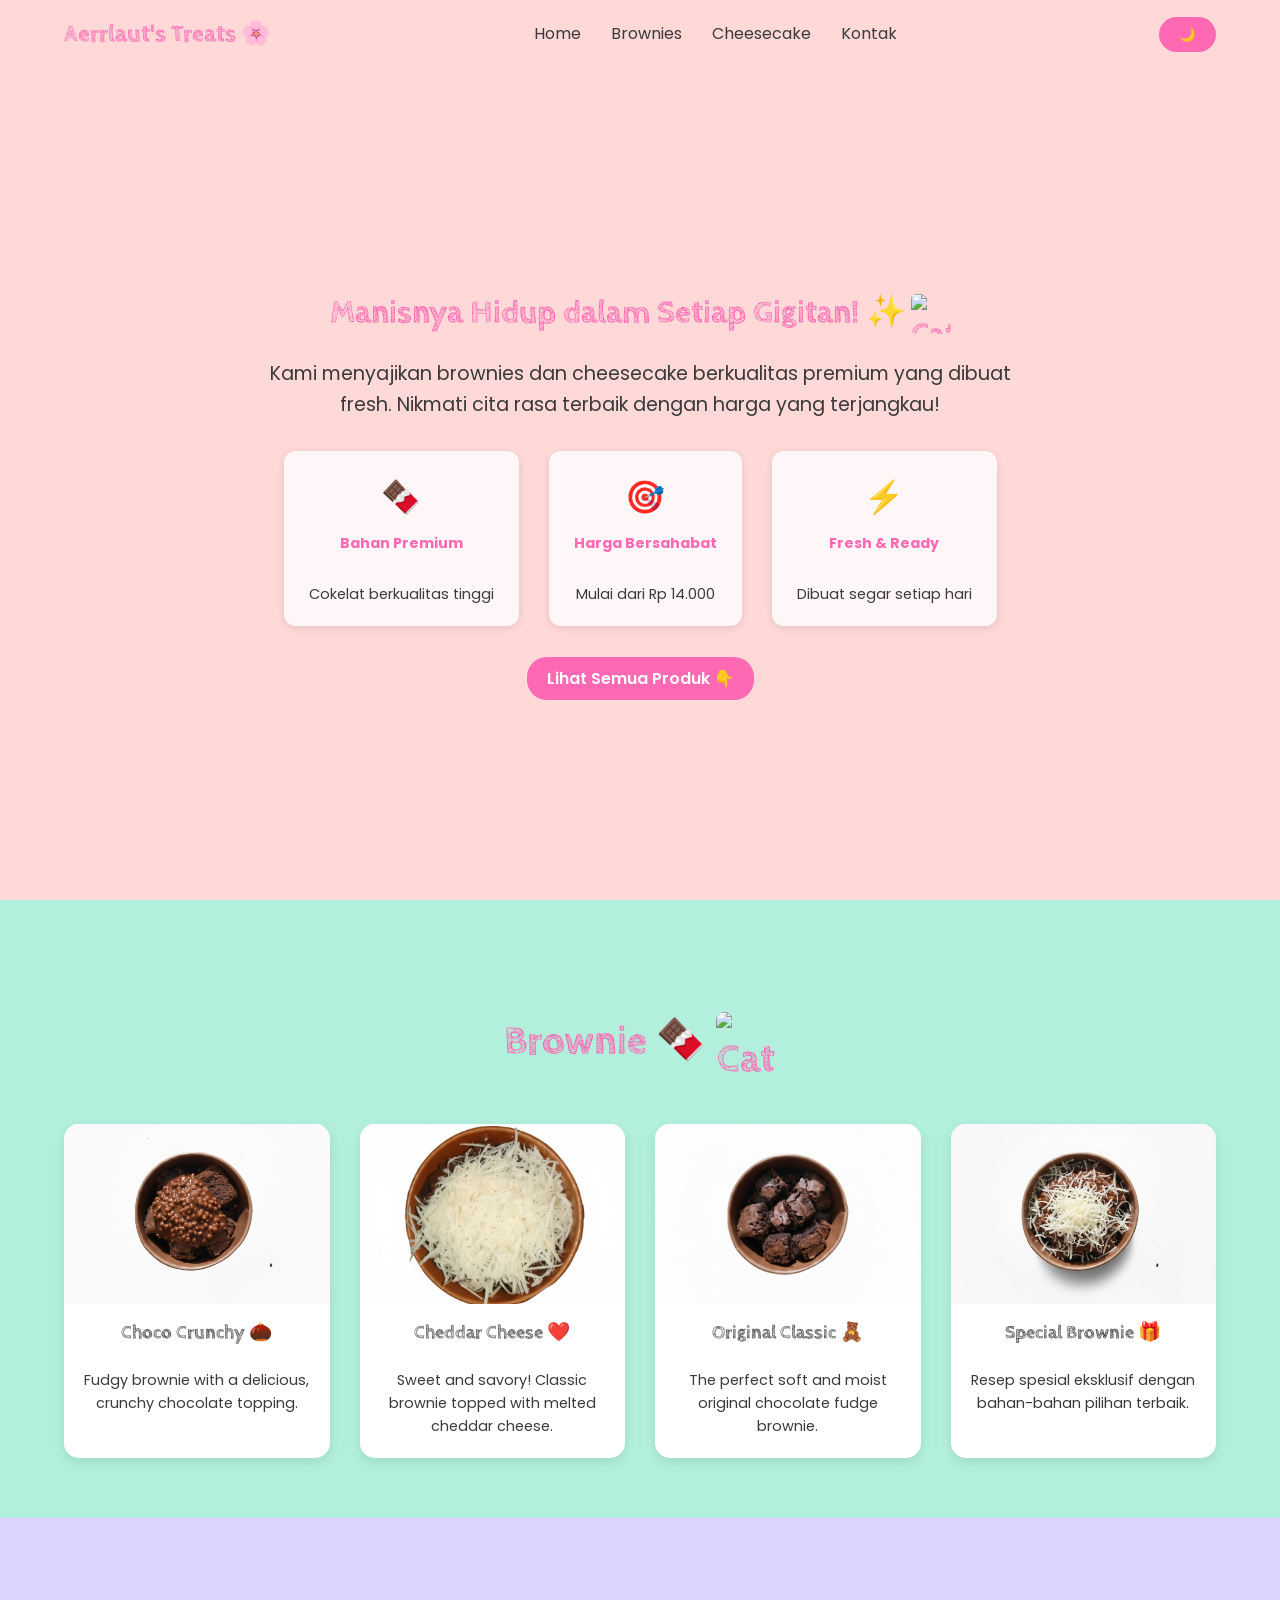
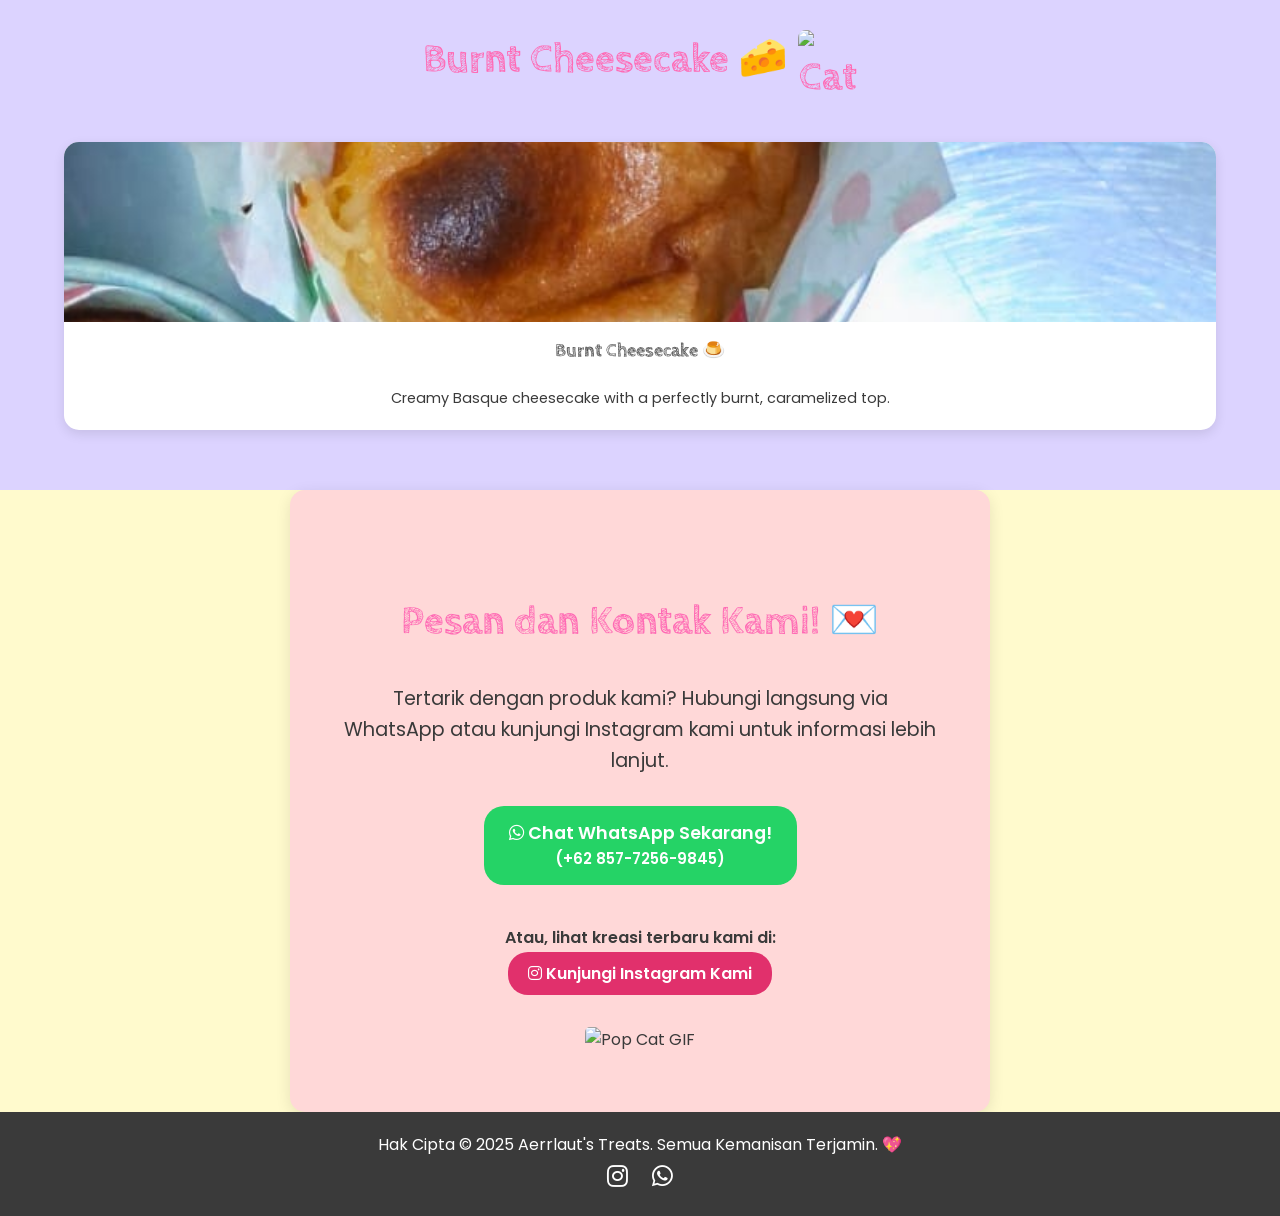
==== MAIN WEB/index.html @ 6759eaa1 "GANTI NAMA FILE" ====
<!DOCTYPE html>
<html lang="id">
<head>
    <meta charset="UTF-8">
    <meta name="viewport" content="width=device-width, initial-scale=1.0">
    <title>🍰 Aerrlaut's Treats 🌸 </title>
    <link href="https://fonts.googleapis.com/css2?family=Cabin+Sketch:wght@400;700&family=Poppins:wght@300;400;600;700&display=swap" rel="stylesheet">
    <link rel="stylesheet" href="https://cdnjs.cloudflare.com/ajax/libs/font-awesome/6.5.2/css/all.min.css">
    <link rel="stylesheet" href="style.css">
    <style>
        /* CSS tambahan untuk tampilan COMING SOON */
        .coming-soon-card {
            display: flex;
            flex-direction: column;
            justify-content: center;
            align-items: center;
            background-color: var(--color-surface);
            border-radius: 15px;
            overflow: hidden;
            box-shadow: 0 4px 12px rgba(0, 0, 0, 0.1);
            text-align: center;
            padding: 20px;
            min-height: 250px;
            color: var(--color-text-dark);
            font-family: 'Cabin Sketch', cursive;
            font-size: 1.8em;
            opacity: 0.7;
        }
        .coming-soon-card span {
            font-size: 3em;
            margin-bottom: 10px;
        }
        /* Gaya untuk GIF Gemoy (DIPERBESAR) */
        .gemoy-gif-small {
            width: 40px; /* Diperbesar dari 30px */
            height: 40px; /* Diperbesar dari 30px */
            vertical-align: middle;
            margin-left: 5px;
            border-radius: 5px;
        }
        .gemoy-gif-medium {
            width: 60px; /* Diperbesar dari 50px */
            height: 60px; /* Diperbesar dari 50px */
            vertical-align: middle;
            margin-left: 10px;
            border-radius: 8px;
        }
        .hero-content h1 {
            display: inline-flex;
            align-items: center;
            justify-content: center;
            width: 100%;
        }
        .product-gallery h2 {
            display: inline-flex;
            align-items: center;
            justify-content: center;
            width: 100%;
        }
    </style>
</head>
<body>

    <header class="main-header" id="home">
        <nav class="navbar">
            <div class="logo">Aerrlaut's Treats 🌸</div> <ul class="nav-links">
                <li><a href="#home">Home</a></li>
                <li><a href="#brownies">Brownies</a></li>
                <li><a href="#cheesecake">Cheesecake</a></li>
                <li><a href="#order">Kontak</a></li> </ul>
            <button id="theme-toggle" class="gemas-btn" aria-label="Toggle Dark Mode">🌙</button>
        </nav>
        <div class="hero-content">
            <h1>Manisnya Hidup dalam Setiap Gigitan! ✨ <img src="https://media.tenor.com/_wwJp3ncPDMAAAAi/bastisus-cat.gif" alt="Cat GIF Eating" class="gemoy-gif-small"></h1>
            <p>Kami menyajikan brownies dan cheesecake berkualitas premium yang dibuat fresh. Nikmati cita rasa terbaik dengan harga yang terjangkau!</p>
            
            <!-- Highlights/Trust Badges -->
            <div class="hero-badges">
                <div class="badge">
                    <span class="badge-icon">🍫</span>
                    <p><strong>Bahan Premium</strong><br>Cokelat berkualitas tinggi</p>
                </div>
                <div class="badge">
                    <span class="badge-icon">🎯</span>
                    <p><strong>Harga Bersahabat</strong><br>Mulai dari Rp 14.000</p>
                </div>
                <div class="badge">
                    <span class="badge-icon">⚡</span>
                    <p><strong>Fresh & Ready</strong><br>Dibuat segar setiap hari</p>
                </div>
            </div>
            
            <a href="#brownies" class="cta-button gemas-btn">Lihat Semua Produk 👇</a>
        </div>
    </header>

    <main>
        <section id="brownies" class="product-gallery">
            <h2>Brownie 🍫 <img src="https://media.tenor.com/whmiFP2zGQQAAAAi/cat-meme-cat-eat.gif" alt="Cat GIF Hungry" class="gemoy-gif-medium"></h2>
            <div class="product-grid">
                
                <div class="product-card">
                    <img src="bronis collins.jpg" alt="Brownie with choco crunchy" class="product-img" data-product-id="1">
                    <h3>Choco Crunchy 🌰</h3>
                    <p>Fudgy brownie with a delicious, crunchy chocolate topping.</p>
                </div>
                
                <div class="product-card">
                    <img src="bronis keju.jpg" alt="Brownie with cheddar cheese" class="product-img" data-product-id="2">
                    <h3>Cheddar Cheese ❤️</h3>
                    <p>Sweet and savory! Classic brownie topped with melted cheddar cheese.</p>
                </div>
                
                <div class="product-card">
                    <img src="bronis ori.jpg" alt="Original Brownie" class="product-img" data-product-id="5">
                    <h3>Original Classic 🧸</h3>
                    <p>The perfect soft and moist original chocolate fudge brownie.</p>
                </div>
                
                <div class="product-card">
                    <img src="bronis special.jpg" alt="Special Brownie" class="product-img" data-product-id="4">
                    <h3>Special Brownie 🎁</h3>
                    <p>Resep spesial eksklusif dengan bahan-bahan pilihan terbaik.</p>
                </div>
            </div>
        </section>

        <section id="cheesecake" class="product-gallery">
            <h2>Burnt Cheesecake 🧀 <img src="https://media.tenor.com/SI5tOTnHS34AAAAi/verycat-twitch-cat-twitch-emote.gif" alt="Cat GIF Cute" class="gemoy-gif-medium"></h2>
            <div class="product-grid">
                
                <div class="product-card">
                    <img src="ciskek.jpeg" alt="Burnt Cheesecake" class="product-img" data-product-id="3">
                    <h3>Burnt Cheesecake 🍮</h3>
                    <p>Creamy Basque cheesecake with a perfectly burnt, caramelized top.</p>
                </div>
            </div>
        </section>

        <section id="order" class="contact-form-section">
            <h2>Pesan dan Kontak Kami! 💌</h2>
            <p class="intro-text" style="font-size: 1.2em;">Tertarik dengan produk kami? Hubungi langsung via WhatsApp atau kunjungi Instagram kami untuk informasi lebih lanjut.</p>

            <div style="text-align: center; margin: 30px 0;">
                <a href="https://wa.me/6285772569845?text=Halo%20Aerrlaut's%20Treats,%20saya%20mau%20pesan%20kuenya!" target="_blank" class="cta-button gemas-btn wa-button" style="font-size: 1.1em; padding: 15px 25px; margin-bottom: 20px; background-color: #25D366; display: inline-block;">
                    <i class="fab fa-whatsapp"></i> Chat WhatsApp Sekarang!<br><small style="font-size: 0.85em;">(+62 857-7256-9845)</small>
                </a>
                
                <p style="margin: 20px 0 10px; font-weight: 600;">Atau, lihat kreasi terbaru kami di:</p>
                <a href="https://www.instagram.com/gynmjja?utm_source=ig_web_button_share_sheet&igsh=ZDNlZDc0MzIxNw==" target="_blank" class="cta-button gemas-btn" style="background-color: #E1306C; padding: 10px 20px;">
                    <i class="fab fa-instagram"></i> Kunjungi Instagram Kami
                </a>
            </div>
            
            <div style="text-align: center; margin-top: 20px;">
                 <img src="https://media.tenor.com/JPOhHuokpdYAAAAi/pop-cat.gif" alt="Pop Cat GIF" class="gemoy-gif-small" style="width: 50px; height: 50px; margin: 10px;"> </div>

        </section>
    </main>

    <footer class="main-footer">
        <p>Hak Cipta &copy; 2025 Aerrlaut's Treats. Semua Kemanisan Terjamin. 💖</p> <div class="social-links">
            <a href="https://www.instagram.com/gynmjja?utm_source=ig_web_button_share_sheet&igsh=ZDNlZDc0MzIxNw==" target="_blank" aria-label="Instagram"><i class="fab fa-instagram"></i></a>
            <a href="https://wa.me/6285772569845" target="_blank" aria-label="WhatsApp"><i class="fab fa-whatsapp"></i></a>
        </div>
    </footer>

    <div id="product-modal" class="modal">
        <div class="modal-content">
            <span class="close-btn">&times;</span>
            <h3 id="modal-title"></h3>
            <img id="modal-image" src="" alt="Detail Produk">
            <div id="modal-details"></div>
            <p class="modal-price"></p>
        </div>
    </div>

    <script src="script.js"></script>

</body>
</html>
---- MAIN WEB/style.css ----
/* Palet Warna Pastel Gemas */
:root {
    --color-mint: #B2F0DD; /* Mint Green */
    --color-pink: #FFD8D8; /* Baby Pink */
    --color-lavender: #DCD3FF; /* Lavender */
    --color-yellow: #FFFACD; /* Pale Yellow/Cream */
    --color-text-dark: #3a3a3a;
    --color-text-light: #ffffff;
    --color-accent: #ff69b4; /* Hot Pink for CTA */
    --color-background: var(--color-yellow);
    --color-surface: var(--color-text-light);
}

/* Mode Malam (Warna Pastel Lebih Gelap) */
body.dark-mode {
    --color-mint: #70b8a1;
    --color-pink: #cc9999;
    --color-lavender: #a699c2;
    --color-yellow: #4c4c4c;
    --color-text-dark: #ffffff;
    --color-text-light: #2c2c2c;
    --color-accent: #ffb6c1; /* Light Pink */
    --color-background: var(--color-yellow);
    --color-surface: var(--color-text-light);
}

/* Reset dan Tipografi */
* {
    margin: 0;
    padding: 0;
    box-sizing: border-box;
}

body {
    font-family: 'Poppins', sans-serif;
    color: var(--color-text-dark);
    background-color: var(--color-background);
    line-height: 1.6;
    transition: background-color 0.5s ease, color 0.5s ease; /* Transisi untuk mode malam */
}

h1, h2, h3 {
    font-family: 'Cabin Sketch', cursive; /* Font Lucu untuk Judul */
    color: var(--color-accent);
    text-align: center;
    margin-bottom: 20px;
}

h2 {
    font-size: 2.5em;
    padding-top: 50px;
    padding-bottom: 10px;
}

/* --- Penyesuaian Ukuran GIF (DIPINDAHKAN DARI HTML) --- */
.gemoy-gif-small {
    width: 40px; /* Diperbesar dari 30px */
    height: 40px; /* Diperbesar dari 30px */
    vertical-align: middle;
    margin-left: 5px;
    border-radius: 5px;
}
.gemoy-gif-medium {
    width: 60px; /* Diperbesar dari 50px */
    height: 60px; /* Diperbesar dari 50px */
    vertical-align: middle;
    margin-left: 10px;
    border-radius: 8px;
}

/* Tambahan untuk GIF di bagian kontak agar mudah diakses */
.contact-form-section .gemoy-gif-small {
    width: 50px;
    height: 50px;
    margin: 10px;
}
/* --- Akhir Penyesuaian GIF --- */


/* Navigasi */
.navbar {
    display: flex;
    justify-content: space-between;
    align-items: center;
    padding: 15px 5%;
    position: fixed;
    width: 100%;
    top: 0;
    z-index: 1000;
    background-color: transparent;
    transition: background-color 0.3s ease, box-shadow 0.3s ease;
}

.navbar.scrolled {
    background-color: var(--color-surface); /* Berubah warna saat scroll */
    box-shadow: 0 2px 5px rgba(0, 0, 0, 0.1);
}

.logo {
    font-family: 'Cabin Sketch', cursive;
    font-size: 1.5em;
    font-weight: 700;
    color: var(--color-accent);
}

.nav-links {
    list-style: none;
    display: flex;
}

.nav-links a {
    text-decoration: none;
    color: var(--color-text-dark);
    padding: 8px 15px;
    transition: color 0.3s ease, background-color 0.3s ease;
    border-radius: 5px;
}

.nav-links a:hover {
    color: var(--color-surface);
    background-color: var(--color-accent);
}

/* Tombol Gemas (CTA & Toggle) */
.gemas-btn {
    background-color: var(--color-accent);
    color: var(--color-text-light);
    border: none;
    padding: 10px 20px;
    border-radius: 20px;
    font-weight: 600;
    cursor: pointer;
    text-decoration: none;
    transition: all 0.3s ease;
}

/* Animasi 1: Jiggle Ringan pada Tombol */
.gemas-btn:hover {
    transform: scale(1.05) rotate(-2deg);
    box-shadow: 0 4px 10px rgba(255, 105, 180, 0.5);
    animation: jiggle 0.3s infinite alternate;
}

@keyframes jiggle {
    from { transform: scale(1.05) rotate(-2deg); }
    to { transform: scale(1.05) rotate(2deg); }
}

/* Header & Hero */
.main-header {
    background-color: var(--color-pink);
    min-height: 100vh;
    display: flex;
    flex-direction: column;
    justify-content: center;
    align-items: center;
    text-align: center;
    padding-top: 80px;
}

.hero-content {
    max-width: 800px;
    padding: 20px;
}

.hero-content p {
    font-size: 1.2em;
    margin-bottom: 30px;
}

/* Hero Badges/Highlights */
.hero-badges {
    display: flex;
    justify-content: center;
    gap: 30px;
    margin-bottom: 40px;
    flex-wrap: wrap;
}

.badge {
    background-color: rgba(255, 255, 255, 0.8);
    border-radius: 12px;
    padding: 20px 25px;
    text-align: center;
    min-width: 160px;
    box-shadow: 0 2px 8px rgba(0, 0, 0, 0.1);
    transition: transform 0.3s ease, box-shadow 0.3s ease;
}

.badge:hover {
    transform: translateY(-5px);
    box-shadow: 0 4px 15px rgba(0, 0, 0, 0.15);
}

.badge-icon {
    font-size: 2em;
    display: block;
    margin-bottom: 10px;
}

.badge p {
    font-size: 0.9em;
    color: var(--color-text-dark);
    margin: 0;
}

.badge strong {
    display: block;
    margin-bottom: 5px;
    color: var(--color-accent);
}

/* Bagian Produk (Galeri) */
section {
    padding: 60px 5%;
    background-color: var(--color-surface);
}

#brownies {
    background-color: var(--color-mint);
}

#cheesecake {
    background-color: var(--color-lavender);
}

.product-gallery h2 {
    margin-bottom: 40px;
}

/* Responsif dengan Grid */
.product-grid {
    display: grid;
    grid-template-columns: repeat(auto-fit, minmax(250px, 1fr)); /* Disesuaikan agar muat 4 kolom */
    gap: 30px;
}

.product-card {
    background-color: var(--color-surface);
    border-radius: 15px;
    overflow: hidden;
    box-shadow: 0 4px 12px rgba(0, 0, 0, 0.1);
    text-align: center;
    padding-bottom: 20px;
    transition: transform 0.3s ease, box-shadow 0.3s ease;
}

.product-card img {
    width: 100%;
    height: 180px;
    object-fit: cover;
    display: block;
    cursor: pointer;
    transition: transform 0.4s ease;
}

/* Animasi 2: Bounce Ringan pada Gambar Produk */
.product-card img:hover {
    transform: scale(1.03);
}

.product-card:hover {
    transform: translateY(-5px);
    box-shadow: 0 8px 20px rgba(0, 0, 0, 0.2);
}

.product-card h3 {
    margin-top: 15px;
    color: var(--color-text-dark);
}

.product-card p {
    padding: 0 15px;
    font-size: 0.9em;
}

/* Kontak & Pemesanan (Disesuaikan untuk HANYA KONTAK) */
.contact-form-section {
    background-color: var(--color-pink);
    text-align: center;
    max-width: 700px;
    margin: 0 auto;
    padding: 50px;
    border-radius: 15px;
    box-shadow: 0 4px 15px rgba(0, 0, 0, 0.1);
}

.wa-link-text {
    margin-bottom: 30px;
    display: block;
}

.wa-button {
    /* Hanya penyesuaian untuk tombol besar di bagian kontak */
    background-color: #25D366; /* WhatsApp Green */
    transition: transform 0.3s ease;
    display: inline-block;
    max-width: 100%;
    white-space: normal;
    line-height: 1.4;
}

.wa-button:hover {
    background-color: #1FAF55; /* Slightly darker green */
}

/* Footer */
.main-footer {
    background-color: var(--color-text-dark);
    color: var(--color-text-light);
    text-align: center;
    padding: 20px;
}

.social-links a {
    color: var(--color-text-light);
    font-size: 1.5em;
    margin: 0 10px;
    transition: color 0.3s ease;
}

/* Animasi 3: Perubahan Warna pada Ikon Sosial */
.social-links a:hover {
    color: var(--color-accent);
}

/* MODAL / POPUP */
.modal {
    display: none;
    position: fixed;
    z-index: 2000;
    left: 0;
    top: 0;
    width: 100%;
    height: 100%;
    overflow: auto;
    background-color: rgba(0, 0, 0, 0.4);
    backdrop-filter: blur(5px);
}

.modal-content {
    background-color: var(--color-surface);
    margin: 10% auto;
    padding: 30px;
    border-radius: 20px;
    box-shadow: 0 5px 15px rgba(0, 0, 0, 0.3);
    max-width: 500px;
    text-align: center;
    position: relative;
    transform: scale(0.8);
    opacity: 0;
    animation: modalPop 0.3s forwards;
}

@keyframes modalPop {
    to {
        transform: scale(1);
        opacity: 1;
    }
}

.close-btn {
    color: var(--color-text-dark);
    float: right;
    font-size: 28px;
    font-weight: bold;
    transition: color 0.2s ease;
}

.close-btn:hover,
.close-btn:focus {
    color: var(--color-accent);
    text-decoration: none;
    cursor: pointer;
}

#modal-image {
    max-width: 100%;
    height: auto;
    border-radius: 10px;
    margin: 15px 0;
}

/* Media Queries untuk Responsif */
@media (max-width: 768px) {
    .navbar {
        padding: 15px 3%;
    }

    .nav-links {
        display: none; /* Sembunyikan Navigasi di Mobile (Bisa diganti menu burger jika perlu) */
    }

    .hero-content h1 {
        font-size: 2.5em;
    }

    .hero-badges {
        gap: 15px;
        margin-bottom: 30px;
    }

    .badge {
        min-width: 140px;
        padding: 15px 15px;
    }

    .badge-icon {
        font-size: 1.5em;
        margin-bottom: 8px;
    }

    .contact-form-section {
        padding: 30px;
        margin: 0 3%;
    }
    
    .product-grid {
        grid-template-columns: repeat(auto-fit, minmax(180px, 1fr));
    }
}
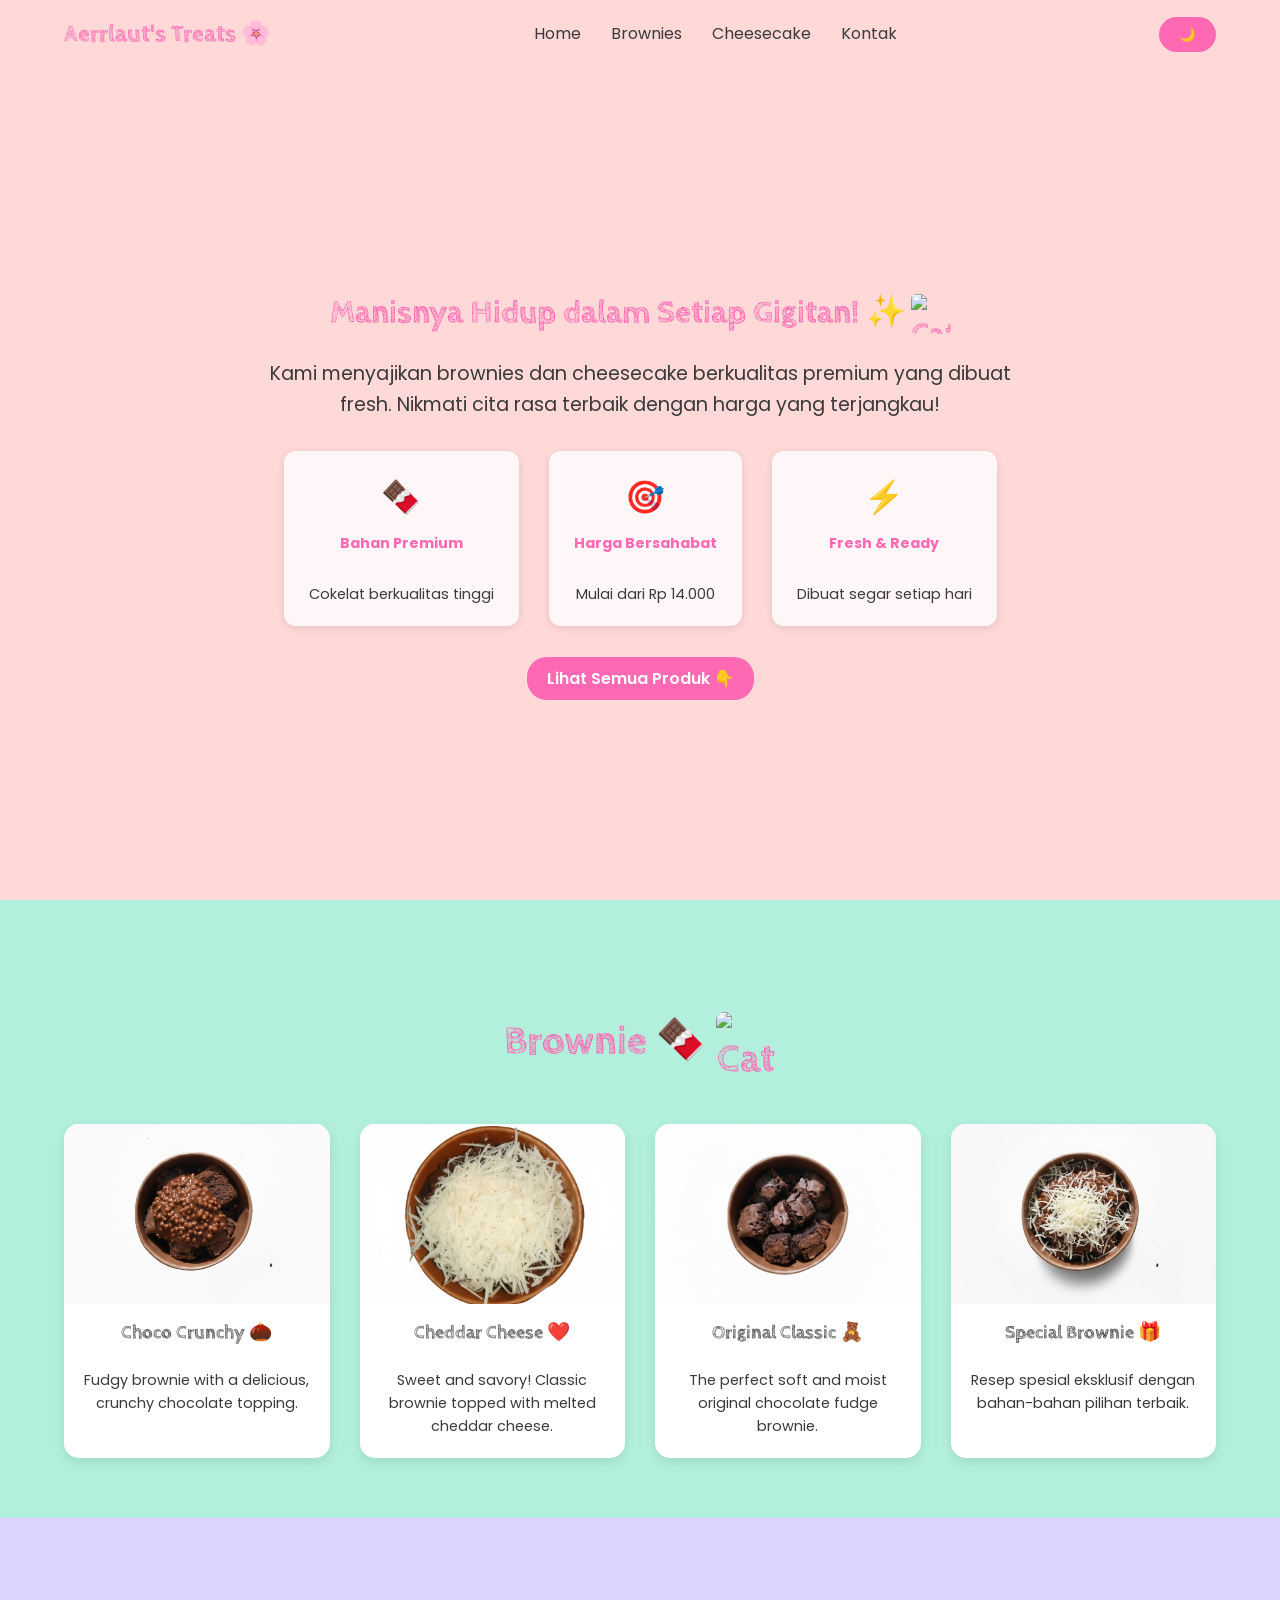
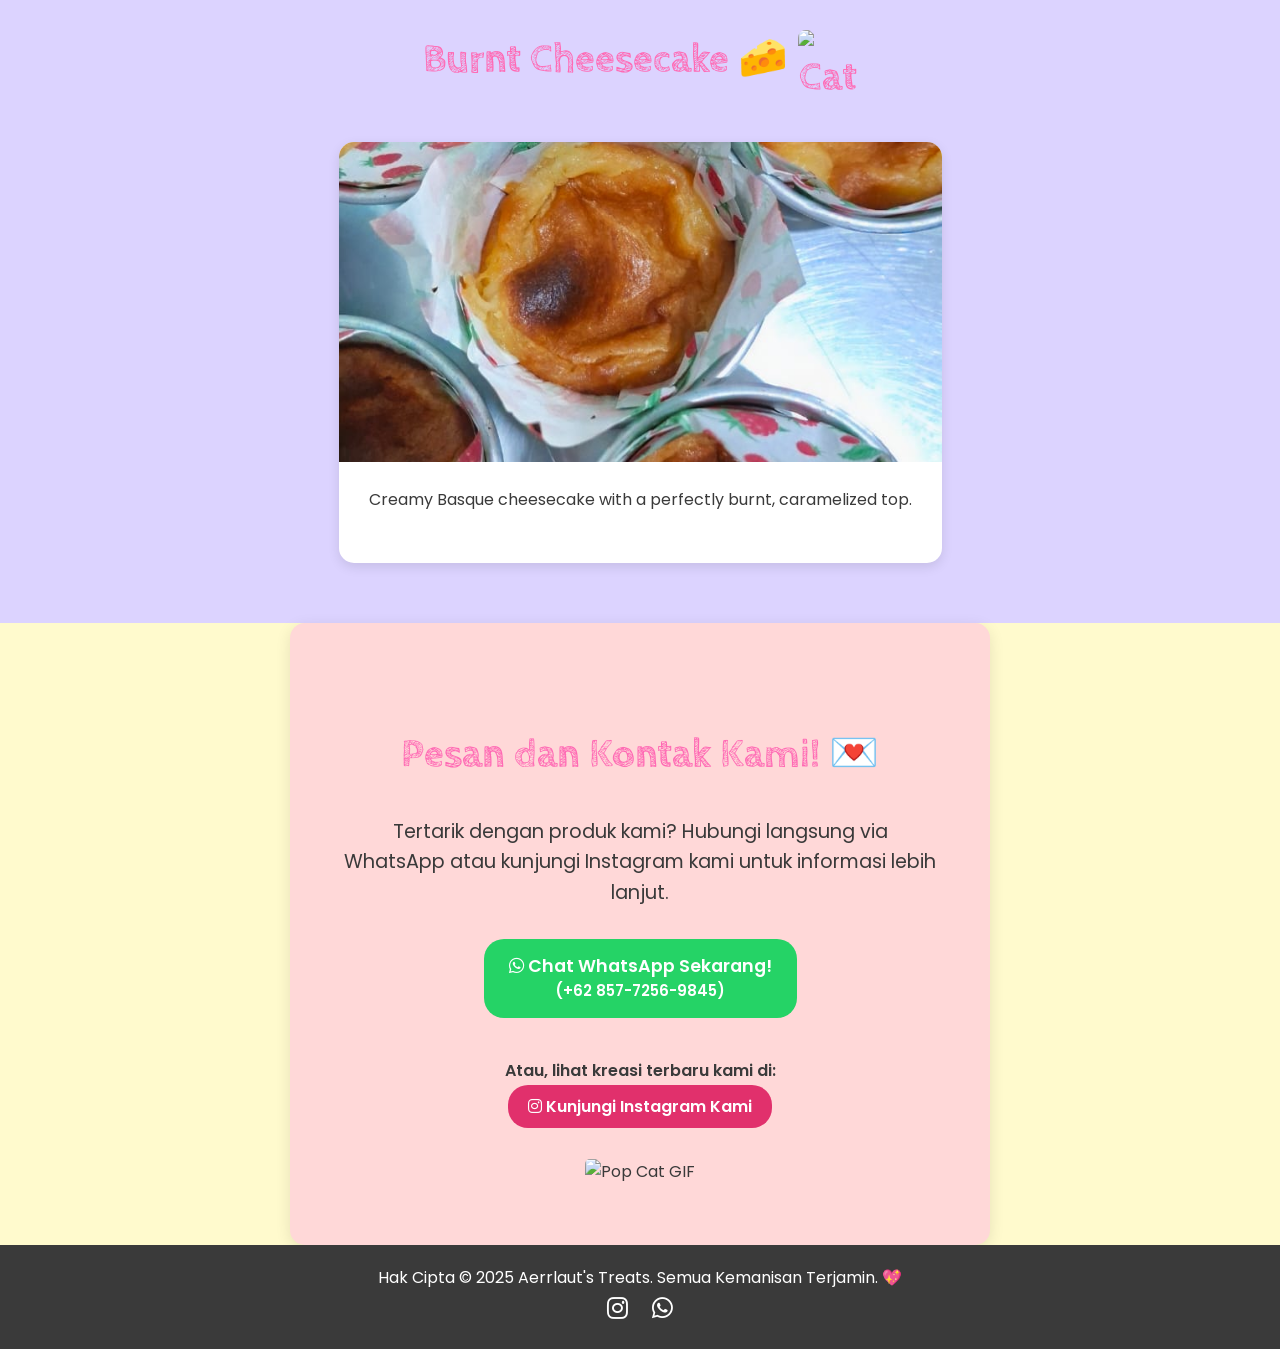
==== commit d3ba876d: "ganti total semua folder" ====
--- a/MAIN WEB/index.html
+++ b/MAIN WEB/index.html
@@ -129,7 +129,7 @@
             <h2>Burnt Cheesecake 🧀 <img src="https://media.tenor.com/SI5tOTnHS34AAAAi/verycat-twitch-cat-twitch-emote.gif" alt="Cat GIF Cute" class="gemoy-gif-medium"></h2>
             <div class="product-grid">
                 
-                <div class="product-card">
+                <div class="product-card product-featured">
                     <img src="ciskek.jpeg" alt="Burnt Cheesecake" class="product-img" data-product-id="3">
                     <h3>Burnt Cheesecake 🍮</h3>
                     <p>Creamy Basque cheesecake with a perfectly burnt, caramelized top.</p>
--- a/MAIN WEB/style.css
+++ b/MAIN WEB/style.css
@@ -254,6 +254,30 @@
     transition: transform 0.4s ease;
 }
 
+/* Styling untuk featured product (mis. Burnt Cheesecake) */
+.product-card.product-featured {
+    /* ambil seluruh lebar grid dan batasi maksimalnya, lalu pusatkan */
+    grid-column: 1 / -1;
+    max-width: 900px;
+    margin: 0 auto;
+}
+
+.product-card.product-featured img {
+    height: 320px; /* lebih besar untuk banner */
+    object-fit: cover;
+}
+
+/* Hilangkan judul duplikat di dalam kartu featured karena section sudah punya heading */
+.product-card.product-featured h3 {
+    display: none;
+}
+
+.product-card.product-featured p {
+    padding: 25px 30px 30px;
+    font-size: 1em;
+    color: var(--color-text-dark);
+}
+
 /* Animasi 2: Bounce Ringan pada Gambar Produk */
 .product-card img:hover {
     transform: scale(1.03);
